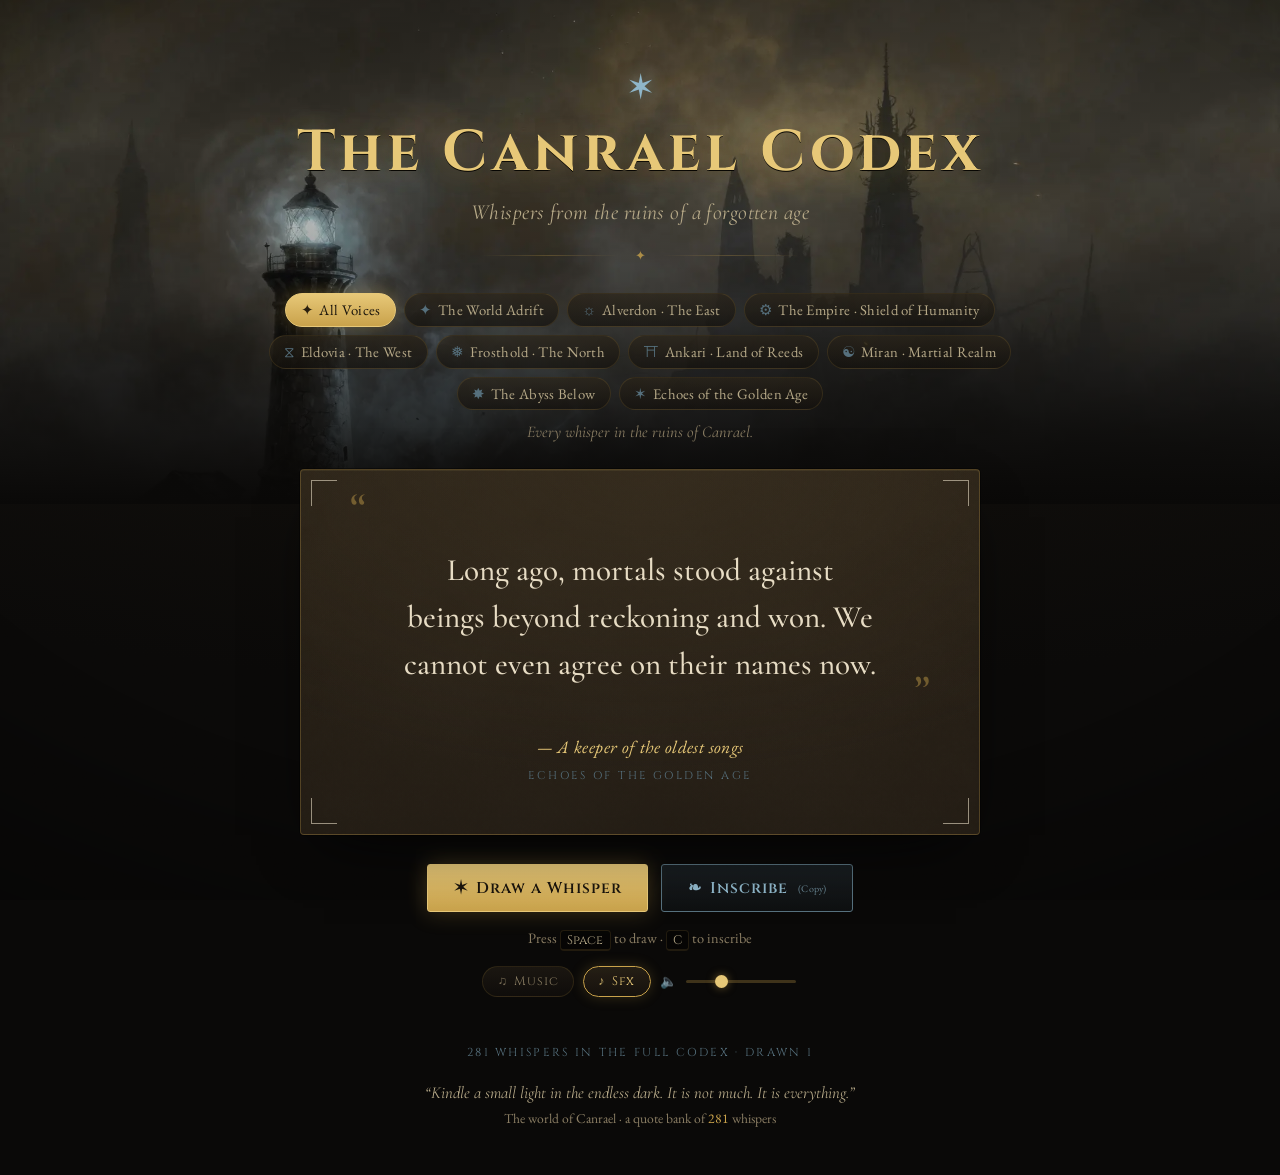
==== projects/canrael-codex/index.html @ fa02ab5c "Projects: add The Canrael Codex (live demo, 281 quotes / 8 regions) below Fightmap Generator, above " ====
<!DOCTYPE html>
<html lang="en">
<head>
  <meta charset="UTF-8" />
  <meta name="viewport" content="width=device-width, initial-scale=1.0" />
  <title>The Canrael Codex — A Quote Generator</title>
  <meta name="description" content="Whispers from the ruins of Canrael — a grimdark world where the gods have turned their gaze away. Draw a quote from the codex." />

  <!-- Open Graph -->
  <meta property="og:title" content="The Canrael Codex — A Quote Generator" />
  <meta property="og:description" content="In a world where the gods have turned their gaze away, we are but whispers in the ruins of a forgotten age." />
  <meta property="og:type" content="website" />

  <link rel="icon" href="data:image/svg+xml,%3Csvg xmlns='http://www.w3.org/2000/svg' viewBox='0 0 32 32'%3E%3Crect width='32' height='32' fill='%230a0908'/%3E%3Ctext x='16' y='23' font-size='20' text-anchor='middle' fill='%238fb6c9'%3E%E2%9C%B6%3C/text%3E%3C/svg%3E" />

  <link rel="preconnect" href="https://fonts.googleapis.com" />
  <link rel="preconnect" href="https://fonts.gstatic.com" crossorigin />
  <link href="https://fonts.googleapis.com/css2?family=Cinzel:wght@500;600;700&family=Cormorant+Garamond:ital,wght@0,400;0,500;0,600;1,400;1,500&family=EB+Garamond:ital@0;1&display=swap" rel="stylesheet" />

  <link rel="stylesheet" href="styles.css" />
</head>
<body>
  <div class="hero-banner" aria-hidden="true"></div>
  <div class="vignette" aria-hidden="true"></div>
  <div class="embers" id="embers" aria-hidden="true"></div>

  <main class="codex">
    <header class="masthead">
      <div class="sigil-mark" aria-hidden="true">✶</div>
      <h1 class="title">The Canrael Codex</h1>
      <p class="subtitle">Whispers from the ruins of a forgotten age</p>
      <div class="rule" aria-hidden="true"><span>✦</span></div>
    </header>

    <!-- Region filter -->
    <nav class="regions" id="regions" aria-label="Filter quotes by region of Canrael"></nav>
    <p class="region-blurb" id="regionBlurb"></p>

    <!-- The quote card -->
    <section class="quote-stage" aria-live="polite">
      <figure class="quote-card" id="quoteCard">
        <div class="corner tl" aria-hidden="true"></div>
        <div class="corner tr" aria-hidden="true"></div>
        <div class="corner bl" aria-hidden="true"></div>
        <div class="corner br" aria-hidden="true"></div>

        <span class="quote-mark open" aria-hidden="true">“</span>
        <blockquote class="quote-text" id="quoteText">The codex awaits. Draw, and let a voice from Canrael speak.</blockquote>
        <span class="quote-mark close" aria-hidden="true">”</span>

        <figcaption class="quote-attr" id="quoteAttr">— The Canrael Codex</figcaption>
        <div class="quote-region-tag" id="quoteRegionTag"></div>
      </figure>
    </section>

    <!-- Controls -->
    <div class="controls">
      <button class="btn btn-primary" id="drawBtn" type="button">
        <span class="btn-glyph" aria-hidden="true">✶</span>
        <span class="btn-label">Draw a Whisper</span>
      </button>
      <button class="btn btn-ghost" id="copyBtn" type="button" title="Copy this quote to your clipboard">
        <span class="btn-glyph" aria-hidden="true">❧</span>
        <span class="btn-label" id="copyLabel">Inscribe</span>
        <span class="btn-copy-note" aria-hidden="true">(Copy)</span>
      </button>
    </div>

    <p class="hint">Press <kbd>Space</kbd> to draw · <kbd>C</kbd> to inscribe</p>

    <div class="audio-bar" role="group" aria-label="Audio controls">
      <button id="musicToggle" class="audio-btn" type="button" aria-pressed="false">
        <span class="audio-glyph" aria-hidden="true">♫</span> Music
      </button>
      <button id="sfxToggle" class="audio-btn" type="button" aria-pressed="true">
        <span class="audio-glyph" aria-hidden="true">♪</span> Sfx
      </button>
      <span class="vol-wrap" title="Music volume">
        <span class="vol-ico" aria-hidden="true">🔈</span>
        <input id="musicVol" class="vol-slider" type="range" min="0" max="100" value="30" aria-label="Music volume" />
      </span>
    </div>

    <footer class="footer">
      <div class="counter" id="counter"></div>
      <p class="footer-line">“Kindle a small light in the endless dark. It is not much. It is everything.”</p>
      <p class="footer-sub">The world of Canrael · a quote bank of <span id="totalCount">0</span> whispers</p>
    </footer>
  </main>

  <script src="sfx.js"></script>
  <script src="music.js"></script>
  <script src="quotes.js"></script>
  <script src="script.js"></script>
</body>
</html>
---- projects/canrael-codex/styles.css ----
/* =====================================================================
   THE CANRAEL CODEX — Styles
   Aesthetic: grimdark gothic. Aged parchment, ember-gold, and the
   silver-blue "Aetherflame" of the failing lighthouses.
   ===================================================================== */

:root {
  --ink:        #e7dcc4;   /* parchment text */
  --ink-soft:   #b6a988;
  --ink-faint:  #8a7d63;
  --bg-0:       #0a0908;   /* deep void */
  --bg-1:       #14110d;
  --bg-2:       #1d1812;
  --gold:       #c9a24b;   /* ember gold */
  --gold-bright:#e7c878;
  --aether:     #8fb6c9;   /* aetherflame silver-blue */
  --aether-dim: #56707d;
  --blood:      #7c2d2d;
  --parch-0:    #221c14;
  --parch-1:    #2b2419;
  --line:       rgba(201,162,75,0.28);
  --line-soft:  rgba(201,162,75,0.14);

  --font-display: "Cinzel", serif;
  --font-quote:   "Cormorant Garamond", "EB Garamond", serif;
  --font-body:    "EB Garamond", "Cormorant Garamond", serif;
}

* { box-sizing: border-box; }

html, body { height: 100%; }

body {
  margin: 0;
  min-height: 100%;
  color: var(--ink);
  font-family: var(--font-body);
  background:
    radial-gradient(125% 85% at 50% -8%, #241d14 0%, var(--bg-1) 42%, var(--bg-0) 100%),
    var(--bg-0);
  background-attachment: fixed;
  position: relative;
  overflow-x: hidden;
  -webkit-font-smoothing: antialiased;
}

/* Subtle parchment grain over everything */
body::before {
  content: "";
  position: fixed;
  inset: 0;
  pointer-events: none;
  z-index: 0;
  opacity: 0.5;
  mix-blend-mode: overlay;
  background-image: url("data:image/svg+xml,%3Csvg xmlns='http://www.w3.org/2000/svg' width='160' height='160'%3E%3Cfilter id='n'%3E%3CfeTurbulence type='fractalNoise' baseFrequency='0.9' numOctaves='2' stitchTiles='stitch'/%3E%3C/filter%3E%3Crect width='100%25' height='100%25' filter='url(%23n)' opacity='0.35'/%3E%3C/svg%3E");
}

.vignette {
  position: fixed;
  inset: 0;
  pointer-events: none;
  z-index: 1;
  background: radial-gradient(110% 90% at 50% 40%, transparent 55%, rgba(0,0,0,0.55) 100%);
}

/* The lighthouse banner behind the masthead — fades into the page */
.hero-banner {
  position: absolute;
  top: 0; left: 0;
  width: 100%;
  height: 56vh;
  min-height: 380px;
  max-height: 620px;
  z-index: 0;
  pointer-events: none;
  background: url("assets/hero.webp") center 22% / cover no-repeat;
  transition: opacity 0.45s ease;
}
.hero-banner.swapping { opacity: 0; }
.hero-banner::after {
  content: "";
  position: absolute;
  inset: 0;
  background:
    linear-gradient(180deg,
      rgba(10,9,8,0.40) 0%,
      rgba(10,9,8,0.12) 26%,
      rgba(10,9,8,0.45) 62%,
      rgba(10,9,8,0.86) 88%,
      var(--bg-0) 100%);
}

/* Floating embers */
.embers { position: fixed; inset: 0; pointer-events: none; z-index: 1; overflow: hidden; }
.ember {
  position: absolute;
  bottom: -10px;
  width: 3px; height: 3px;
  border-radius: 50%;
  background: var(--gold-bright);
  box-shadow: 0 0 6px 1px rgba(231,200,120,0.7);
  opacity: 0;
  animation: rise linear infinite;
}
@keyframes rise {
  0%   { transform: translateY(0) translateX(0); opacity: 0; }
  10%  { opacity: 0.9; }
  90%  { opacity: 0.5; }
  100% { transform: translateY(-105vh) translateX(var(--drift, 20px)); opacity: 0; }
}

/* ----------------------------- Layout ----------------------------- */
.codex {
  position: relative;
  z-index: 2;
  max-width: 880px;
  margin: 0 auto;
  padding: clamp(2rem, 5vw, 4rem) clamp(1rem, 4vw, 2rem) 3rem;
  text-align: center;
}

/* ----------------------------- Masthead ----------------------------- */
.masthead { margin-bottom: 1.8rem; }
.sigil-mark {
  font-size: 2.2rem;
  color: var(--aether);
  text-shadow: 0 0 18px rgba(143,182,201,0.55);
  margin-bottom: 0.3rem;
  animation: flicker 5s ease-in-out infinite;
}
@keyframes flicker {
  0%, 100% { opacity: 0.85; text-shadow: 0 0 14px rgba(143,182,201,0.45); }
  50%      { opacity: 1;    text-shadow: 0 0 26px rgba(143,182,201,0.8); }
}
.title {
  font-family: var(--font-display);
  font-weight: 700;
  font-size: clamp(2.1rem, 6.5vw, 3.6rem);
  letter-spacing: 0.08em;
  margin: 0;
  color: var(--gold-bright);
  text-shadow: 0 2px 24px rgba(201,162,75,0.25), 0 1px 0 #000;
}
.subtitle {
  font-family: var(--font-quote);
  font-style: italic;
  font-size: clamp(1rem, 2.6vw, 1.35rem);
  color: var(--ink-soft);
  margin: 0.5rem 0 0;
  letter-spacing: 0.02em;
}
.rule {
  display: flex; align-items: center; justify-content: center;
  gap: 1rem; margin: 1.4rem auto 0; max-width: 320px;
  color: var(--gold);
}
.rule::before, .rule::after {
  content: ""; height: 1px; flex: 1;
  background: linear-gradient(90deg, transparent, var(--line), transparent);
}
.rule span { font-size: 0.8rem; opacity: 0.8; }

/* ----------------------------- Region filter ----------------------------- */
.regions {
  display: flex; flex-wrap: wrap; justify-content: center;
  gap: 0.5rem; margin: 0 auto 0.75rem; max-width: 760px;
}
.region-chip {
  font-family: var(--font-body);
  font-size: 0.92rem;
  letter-spacing: 0.02em;
  color: var(--ink-soft);
  background: linear-gradient(180deg, rgba(43,36,25,0.7), rgba(20,17,13,0.7));
  border: 1px solid var(--line-soft);
  border-radius: 999px;
  padding: 0.4rem 0.9rem;
  cursor: pointer;
  transition: all 0.22s ease;
  white-space: nowrap;
}
.region-chip .chip-sigil { color: var(--aether-dim); margin-right: 0.35rem; transition: color 0.22s; }
.region-chip:hover {
  color: var(--ink);
  border-color: var(--line);
  transform: translateY(-1px);
}
.region-chip[aria-pressed="true"] {
  color: #1a140c;
  background: linear-gradient(180deg, var(--gold-bright), var(--gold));
  border-color: var(--gold-bright);
  box-shadow: 0 0 18px rgba(201,162,75,0.35);
}
.region-chip[aria-pressed="true"] .chip-sigil { color: #2a1f0e; }

.region-blurb {
  font-family: var(--font-quote);
  font-style: italic;
  color: var(--ink-faint);
  min-height: 1.4em;
  margin: 0 auto 1.5rem;
  max-width: 620px;
  font-size: 1.02rem;
  transition: opacity 0.3s;
}

/* ----------------------------- Quote card ----------------------------- */
.quote-stage { perspective: 1200px; }
.quote-card {
  position: relative;
  margin: 0 auto;
  max-width: 680px;
  padding: clamp(2rem, 5vw, 3.2rem) clamp(1.5rem, 5vw, 3rem);
  background:
    radial-gradient(120% 120% at 50% 0%, rgba(60,49,32,0.45), transparent 70%),
    linear-gradient(180deg, rgba(43,36,25,0.86), rgba(34,28,20,0.90)),
    url("assets/parchment.webp") center / cover;
  border: 1px solid var(--line);
  border-radius: 4px;
  box-shadow:
    0 1px 0 rgba(231,200,120,0.08) inset,
    0 0 0 1px rgba(0,0,0,0.4),
    0 24px 60px -24px rgba(0,0,0,0.9);
  transition: transform 0.5s cubic-bezier(.2,.7,.2,1), opacity 0.45s ease;
}
.quote-card.is-drawing { opacity: 0; transform: translateY(14px) rotateX(6deg); }

/* corner flourishes */
.corner {
  position: absolute; width: 26px; height: 26px;
  border-color: var(--gold); opacity: 0.6;
}
.corner.tl { top: 10px; left: 10px; border-top: 1px solid; border-left: 1px solid; }
.corner.tr { top: 10px; right: 10px; border-top: 1px solid; border-right: 1px solid; }
.corner.bl { bottom: 10px; left: 10px; border-bottom: 1px solid; border-left: 1px solid; }
.corner.br { bottom: 10px; right: 10px; border-bottom: 1px solid; border-right: 1px solid; }

.quote-mark {
  font-family: var(--font-display);
  font-size: 3.4rem;
  line-height: 0;
  color: var(--gold);
  opacity: 0.45;
  display: block;
}
.quote-mark.open  { text-align: left; height: 1.2rem; }
.quote-mark.close { text-align: right; height: 0.6rem; margin-top: 1rem; }

.quote-text {
  font-family: var(--font-quote);
  font-weight: 500;
  font-size: clamp(1.3rem, 3.6vw, 1.95rem);
  line-height: 1.5;
  color: var(--ink);
  margin: 0.4rem 0;
  text-wrap: balance;
}

.quote-attr {
  font-family: var(--font-body);
  font-style: italic;
  font-size: clamp(0.95rem, 2.2vw, 1.1rem);
  color: var(--gold-bright);
  margin-top: 1.4rem;
  letter-spacing: 0.02em;
}
.quote-region-tag {
  font-family: var(--font-display);
  font-size: 0.7rem;
  letter-spacing: 0.22em;
  text-transform: uppercase;
  color: var(--aether-dim);
  margin-top: 0.6rem;
}

/* ----------------------------- Controls ----------------------------- */
.controls {
  display: flex; flex-wrap: wrap; gap: 0.8rem;
  justify-content: center; margin: 1.8rem 0 0.5rem;
}
.btn {
  font-family: var(--font-display);
  font-weight: 600;
  font-size: 0.98rem;
  letter-spacing: 0.06em;
  display: inline-flex; align-items: center; gap: 0.55rem;
  padding: 0.8rem 1.6rem;
  border-radius: 3px;
  cursor: pointer;
  transition: all 0.2s ease;
  border: 1px solid transparent;
}
.btn-glyph { font-size: 1.05em; line-height: 1; }
.btn-primary {
  color: #1a140c;
  background: linear-gradient(180deg, var(--gold-bright), var(--gold));
  border-color: var(--gold-bright);
  box-shadow: 0 0 22px rgba(201,162,75,0.3), 0 8px 18px -8px rgba(0,0,0,0.8);
}
.btn-primary:hover { transform: translateY(-2px); box-shadow: 0 0 34px rgba(231,200,120,0.5), 0 10px 22px -8px rgba(0,0,0,0.9); }
.btn-primary:active { transform: translateY(0); }
.btn-ghost {
  color: var(--aether);
  background: linear-gradient(180deg, rgba(40,52,58,0.5), rgba(18,22,25,0.5));
  border-color: var(--aether-dim);
}
.btn-ghost:hover { color: #cfe5ef; border-color: var(--aether); box-shadow: 0 0 20px rgba(143,182,201,0.25); transform: translateY(-2px); }
.btn-ghost.copied { color: var(--gold-bright); border-color: var(--gold); }
.btn-copy-note {
  font-family: var(--font-body);
  font-size: 0.64em;
  letter-spacing: 0.02em;
  opacity: 0.65;
  margin-left: 0.1rem;
  font-weight: 400;
}
.btn-ghost.copied .btn-copy-note { display: none; }

.hint {
  font-family: var(--font-body);
  color: var(--ink-faint);
  font-size: 0.9rem;
  margin: 1rem 0 0;
}
kbd {
  font-family: var(--font-display);
  font-size: 0.78rem;
  background: rgba(0,0,0,0.4);
  border: 1px solid var(--line-soft);
  border-bottom-width: 2px;
  border-radius: 4px;
  padding: 0.05rem 0.4rem;
  color: var(--ink-soft);
}
/* ---- Audio control bar (Music / Sfx / volume) ---- */
.audio-bar {
  display: flex;
  align-items: center;
  justify-content: center;
  flex-wrap: wrap;
  gap: 0.55rem;
  margin: 1.1rem auto 0;
}
.audio-btn {
  font-family: var(--font-display);
  font-size: 0.78rem;
  letter-spacing: 0.07em;
  color: var(--ink-faint);
  background: linear-gradient(180deg, rgba(43,36,25,0.5), rgba(20,17,13,0.5));
  border: 1px solid var(--line-soft);
  border-radius: 999px;
  padding: 0.36rem 0.9rem;
  cursor: pointer;
  display: inline-flex;
  align-items: center;
  gap: 0.4rem;
  transition: all 0.2s ease;
}
.audio-btn .audio-glyph { opacity: 0.85; }
.audio-btn:hover { color: var(--ink-soft); border-color: var(--line); transform: translateY(-1px); }
.audio-btn[aria-pressed="true"] {
  color: var(--gold-bright);
  border-color: var(--gold);
  background: linear-gradient(180deg, rgba(60,49,32,0.55), rgba(30,24,16,0.6));
  box-shadow: 0 0 14px rgba(201,162,75,0.22);
}

.vol-wrap { display: inline-flex; align-items: center; gap: 0.45rem; color: var(--ink-faint); }
.vol-ico { font-size: 0.85rem; opacity: 0.7; }

.vol-slider {
  -webkit-appearance: none;
  appearance: none;
  width: 110px;
  height: 3px;
  border-radius: 2px;
  background: var(--line);
  outline: none;
  cursor: pointer;
}
.vol-slider::-webkit-slider-thumb {
  -webkit-appearance: none;
  appearance: none;
  width: 13px; height: 13px;
  border-radius: 50%;
  background: var(--gold-bright);
  border: none;
  box-shadow: 0 0 8px rgba(201,162,75,0.5);
  cursor: pointer;
}
.vol-slider::-moz-range-thumb {
  width: 13px; height: 13px;
  border-radius: 50%;
  background: var(--gold-bright);
  border: none;
  box-shadow: 0 0 8px rgba(201,162,75,0.5);
  cursor: pointer;
}
.vol-slider::-moz-range-track { height: 3px; background: var(--line); border-radius: 2px; }

/* ----------------------------- Footer ----------------------------- */
.footer { margin-top: 3rem; color: var(--ink-faint); }
.counter {
  font-family: var(--font-display);
  font-size: 0.72rem;
  letter-spacing: 0.2em;
  text-transform: uppercase;
  color: var(--aether-dim);
  margin-bottom: 1.4rem;
}
.footer-line {
  font-family: var(--font-quote);
  font-style: italic;
  font-size: 1.05rem;
  color: var(--ink-soft);
  max-width: 460px;
  margin: 0 auto 0.4rem;
}
.footer-sub { font-size: 0.85rem; margin: 0; }
.footer-sub span { color: var(--gold); }

/* ----------------------------- Motion-safety ----------------------------- */
@media (prefers-reduced-motion: reduce) {
  .ember, .sigil-mark { animation: none; }
  .quote-card { transition: opacity 0.2s ease; }
  .quote-card.is-drawing { transform: none; }
}
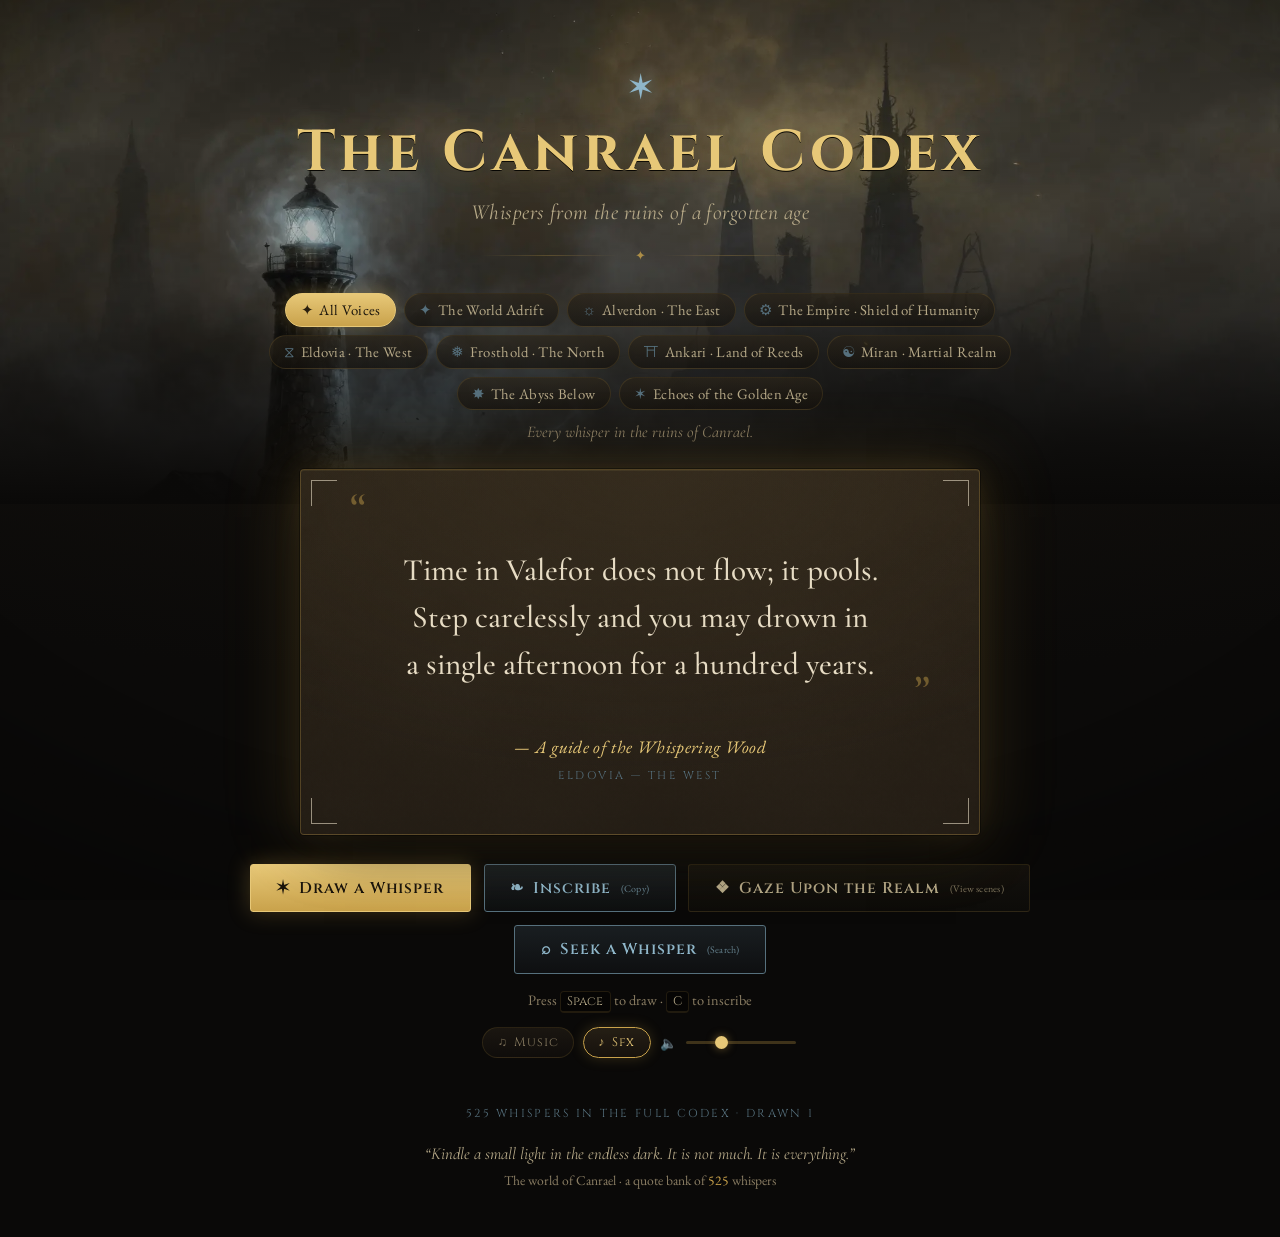
==== commit 2c908296: "Canrael Codex: major upgrade — realm scene viewer (81 concept-art scenes), 525 quotes, new screensho" ====
--- a/projects/canrael-codex/index.html
+++ b/projects/canrael-codex/index.html
@@ -64,6 +64,16 @@
         <span class="btn-label" id="copyLabel">Inscribe</span>
         <span class="btn-copy-note" aria-hidden="true">(Copy)</span>
       </button>
+      <button class="btn btn-ghost btn-realm" id="gazeBtn" type="button" title="View scenery from the selected region">
+        <span class="btn-glyph" aria-hidden="true">❖</span>
+        <span class="btn-label">Gaze Upon the Realm</span>
+        <span class="btn-copy-note" aria-hidden="true">(View scenes)</span>
+      </button>
+      <button class="btn btn-ghost" id="seekBtn" type="button" title="Search the codex directly">
+        <span class="btn-glyph" aria-hidden="true">⌕</span>
+        <span class="btn-label">Seek a Whisper</span>
+        <span class="btn-copy-note" aria-hidden="true">(Search)</span>
+      </button>
     </div>
 
     <p class="hint">Press <kbd>Space</kbd> to draw · <kbd>C</kbd> to inscribe</p>
@@ -88,6 +98,52 @@
     </footer>
   </main>
 
+  <!-- Realm scene viewer -->
+  <div class="lightbox" id="lightbox" aria-hidden="true" role="dialog" aria-modal="true" aria-label="Realm scenes">
+    <button class="lb-close" id="lbClose" type="button" aria-label="Close scenes">✕</button>
+    <button class="lb-nav lb-prev" id="lbPrev" type="button" aria-label="Previous scene">‹</button>
+    <figure class="lb-stage">
+      <img class="lb-img" id="lbImg" alt="A scene from the realm" />
+    </figure>
+    <button class="lb-nav lb-next" id="lbNext" type="button" aria-label="Next scene">›</button>
+    <div class="lb-bar">
+      <span class="lb-title" id="lbTitle"></span>
+      <span class="lb-count" id="lbCount"></span>
+    </div>
+  </div>
+
+  <!-- Seek: direct search through the codex -->
+  <div class="seek" id="seek" aria-hidden="true" role="dialog" aria-modal="true" aria-label="Seek a whisper">
+    <button class="seek-close" id="seekClose" type="button" aria-label="Close seek">✕</button>
+
+    <!-- Warning gate -->
+    <div class="seek-panel seek-warn" id="seekWarn">
+      <div class="seek-warn-sigil" aria-hidden="true">⌕</div>
+      <h2 class="seek-warn-title">A word before you Seek</h2>
+      <p class="seek-warn-text">This will defeat the point of a randomized quote bank — however, it will grant you access to directly searching through the quotes.</p>
+      <div class="seek-warn-actions">
+        <button class="btn btn-primary" id="seekProceed" type="button">
+          <span class="btn-glyph" aria-hidden="true">⌕</span>
+          <span class="btn-label">Seek anyway</span>
+        </button>
+        <button class="btn btn-ghost" id="seekCancel" type="button">
+          <span class="btn-glyph" aria-hidden="true">✶</span>
+          <span class="btn-label">Let fate decide</span>
+        </button>
+      </div>
+    </div>
+
+    <!-- Search interface -->
+    <div class="seek-panel seek-search" id="seekSearch" hidden>
+      <div class="seek-bar">
+        <span class="seek-ico" aria-hidden="true">⌕</span>
+        <input id="seekInput" class="seek-input" type="text" placeholder="Search by word, theme, or voice…" autocomplete="off" spellcheck="false" aria-label="Search the codex" />
+      </div>
+      <div class="seek-meta" id="seekMeta"></div>
+      <div class="seek-results" id="seekResults" role="listbox" aria-label="Search results"></div>
+    </div>
+  </div>
+
   <script src="sfx.js"></script>
   <script src="music.js"></script>
   <script src="quotes.js"></script>
--- a/projects/canrael-codex/styles.css
+++ b/projects/canrael-codex/styles.css
@@ -64,6 +64,19 @@
   background: radial-gradient(110% 90% at 50% 40%, transparent 55%, rgba(0,0,0,0.55) 100%);
 }
 
+/* Per-region glow — the dark void stays dark; the region's colour instead
+   emanates softly from the quote card itself (see .quote-card). */
+body[data-region="all"],
+body[data-region="world"]       { --region-glow: rgba(201,162,75,0.20); }  /* ember gold */
+body[data-region="alverdon"]    { --region-glow: rgba(206,142,62,0.22); }  /* desert bronze */
+body[data-region="empire"]      { --region-glow: rgba(214,96,44,0.22); }   /* rust ember */
+body[data-region="eldovia"]     { --region-glow: rgba(72,176,134,0.24); }  /* forest teal */
+body[data-region="frosthold"]   { --region-glow: rgba(96,156,214,0.24); }  /* glacial blue */
+body[data-region="ankari"]      { --region-glow: rgba(206,74,94,0.22); }   /* crimson */
+body[data-region="miran"]       { --region-glow: rgba(82,182,124,0.22); }  /* jade */
+body[data-region="abyss"]       { --region-glow: rgba(120,150,224,0.26); } /* aetherflame */
+body[data-region="convergence"] { --region-glow: rgba(214,172,92,0.22); }  /* antique gold */
+
 /* The lighthouse banner behind the masthead — fades into the page */
 .hero-banner {
   position: absolute;
@@ -220,8 +233,10 @@
   box-shadow:
     0 1px 0 rgba(231,200,120,0.08) inset,
     0 0 0 1px rgba(0,0,0,0.4),
-    0 24px 60px -24px rgba(0,0,0,0.9);
-  transition: transform 0.5s cubic-bezier(.2,.7,.2,1), opacity 0.45s ease;
+    0 24px 60px -24px rgba(0,0,0,0.9),
+    0 0 30px -6px var(--region-glow, rgba(201,162,75,0.20)),
+    0 0 78px 2px var(--region-glow, rgba(201,162,75,0.20));
+  transition: transform 0.5s cubic-bezier(.2,.7,.2,1), opacity 0.45s ease, box-shadow 0.65s ease;
 }
 .quote-card.is-drawing { opacity: 0; transform: translateY(14px) rotateX(6deg); }
 
@@ -316,11 +331,294 @@
 }
 .btn-ghost.copied .btn-copy-note { display: none; }
 
+/* "Gaze Upon the Realm" — tinted by the active region's glow */
+.btn-realm {
+  color: var(--ink-soft);
+  border-color: color-mix(in srgb, var(--region-glow, rgba(201,162,75,0.4)) 70%, transparent);
+  background: linear-gradient(180deg, rgba(30,26,18,0.55), rgba(16,14,11,0.55));
+}
+.btn-realm:hover {
+  color: var(--ink);
+  border-color: var(--region-glow, rgba(201,162,75,0.6));
+  box-shadow: 0 0 22px -4px var(--region-glow, rgba(201,162,75,0.4));
+  transform: translateY(-2px);
+}
+
 .hint {
   font-family: var(--font-body);
   color: var(--ink-faint);
   font-size: 0.9rem;
   margin: 1rem 0 0;
+}
+
+/* ----------------------------- Lightbox (realm scenes) ----------------------------- */
+.lightbox {
+  position: fixed;
+  inset: 0;
+  z-index: 50;
+  display: flex;
+  align-items: center;
+  justify-content: center;
+  padding: clamp(1rem, 4vw, 3rem);
+  background: rgba(6,5,4,0.92);
+  backdrop-filter: blur(6px);
+  -webkit-backdrop-filter: blur(6px);
+  opacity: 0;
+  visibility: hidden;
+  transition: opacity 0.35s ease, visibility 0.35s ease;
+}
+.lightbox.open { opacity: 1; visibility: visible; }
+
+.lb-stage {
+  margin: 0;
+  max-width: min(1100px, 92vw);
+  max-height: 78vh;
+  display: flex;
+  align-items: center;
+  justify-content: center;
+}
+.lb-img {
+  max-width: 100%;
+  max-height: 78vh;
+  width: auto;
+  height: auto;
+  border: 1px solid var(--line);
+  border-radius: 4px;
+  box-shadow:
+    0 0 0 1px rgba(0,0,0,0.6),
+    0 30px 80px -20px rgba(0,0,0,0.95),
+    0 0 60px -10px var(--region-glow, rgba(201,162,75,0.3));
+  background: var(--bg-1);
+  transition: opacity 0.25s ease;
+}
+.lb-img.swapping { opacity: 0; }
+
+.lb-close {
+  position: absolute;
+  top: clamp(0.8rem, 2vw, 1.4rem);
+  right: clamp(0.8rem, 2vw, 1.4rem);
+  width: 42px; height: 42px;
+  font-size: 1.1rem;
+  color: var(--ink-soft);
+  background: rgba(20,17,13,0.7);
+  border: 1px solid var(--line-soft);
+  border-radius: 50%;
+  cursor: pointer;
+  transition: all 0.2s ease;
+}
+.lb-close:hover { color: var(--gold-bright); border-color: var(--gold); transform: rotate(90deg); }
+
+.lb-nav {
+  position: absolute;
+  top: 50%;
+  transform: translateY(-50%);
+  width: 52px; height: 52px;
+  font-family: var(--font-display);
+  font-size: 2rem;
+  line-height: 0.9;
+  color: var(--ink-soft);
+  background: rgba(20,17,13,0.55);
+  border: 1px solid var(--line-soft);
+  border-radius: 50%;
+  cursor: pointer;
+  transition: all 0.2s ease;
+}
+.lb-nav:hover { color: var(--gold-bright); border-color: var(--gold); background: rgba(30,24,16,0.8); }
+.lb-prev { left: clamp(0.5rem, 2.5vw, 2rem); }
+.lb-next { right: clamp(0.5rem, 2.5vw, 2rem); }
+
+.lb-bar {
+  position: absolute;
+  bottom: clamp(1rem, 3vw, 2rem);
+  left: 0; right: 0;
+  display: flex;
+  flex-direction: column;
+  align-items: center;
+  gap: 0.25rem;
+  pointer-events: none;
+}
+.lb-title {
+  font-family: var(--font-display);
+  font-size: 0.8rem;
+  letter-spacing: 0.22em;
+  text-transform: uppercase;
+  color: var(--gold-bright);
+  text-shadow: 0 1px 8px rgba(0,0,0,0.9);
+}
+.lb-count {
+  font-family: var(--font-body);
+  font-size: 0.82rem;
+  color: var(--ink-faint);
+  letter-spacing: 0.08em;
+}
+
+@media (max-width: 560px) {
+  .lb-nav { width: 42px; height: 42px; font-size: 1.6rem; }
+}
+@media (prefers-reduced-motion: reduce) {
+  .lb-close:hover { transform: none; }
+  .lightbox, .lb-img { transition: opacity 0.2s ease; }
+}
+
+/* ----------------------------- Seek (direct search) ----------------------------- */
+.seek {
+  position: fixed;
+  inset: 0;
+  z-index: 60;
+  display: flex;
+  align-items: center;
+  justify-content: center;
+  padding: clamp(1rem, 4vw, 3rem);
+  background: rgba(6,5,4,0.94);
+  backdrop-filter: blur(7px);
+  -webkit-backdrop-filter: blur(7px);
+  opacity: 0;
+  visibility: hidden;
+  transition: opacity 0.35s ease, visibility 0.35s ease;
+}
+.seek.open { opacity: 1; visibility: visible; }
+
+.seek-close {
+  position: absolute;
+  top: clamp(0.8rem, 2vw, 1.4rem);
+  right: clamp(0.8rem, 2vw, 1.4rem);
+  width: 42px; height: 42px;
+  font-size: 1.1rem;
+  color: var(--ink-soft);
+  background: rgba(20,17,13,0.7);
+  border: 1px solid var(--line-soft);
+  border-radius: 50%;
+  cursor: pointer;
+  transition: all 0.2s ease;
+}
+.seek-close:hover { color: var(--gold-bright); border-color: var(--gold); transform: rotate(90deg); }
+
+.seek-panel {
+  width: min(680px, 94vw);
+  display: flex;
+  flex-direction: column;
+}
+.seek-panel[hidden] { display: none; }
+
+/* Warning gate */
+.seek-warn { text-align: center; align-items: center; gap: 0.4rem; }
+.seek-warn-sigil {
+  font-size: 2.6rem;
+  color: var(--region-glow, var(--gold));
+  text-shadow: 0 0 26px var(--region-glow, rgba(201,162,75,0.5));
+  margin-bottom: 0.3rem;
+}
+.seek-warn-title {
+  font-family: var(--font-display);
+  font-weight: 600;
+  font-size: 1.5rem;
+  letter-spacing: 0.04em;
+  color: var(--ink);
+  margin: 0;
+}
+.seek-warn-text {
+  font-family: var(--font-body);
+  font-size: 1.02rem;
+  line-height: 1.6;
+  color: var(--ink-soft);
+  max-width: 46ch;
+  margin: 0.6rem auto 1.4rem;
+}
+.seek-warn-actions { display: flex; flex-wrap: wrap; gap: 0.8rem; justify-content: center; }
+
+/* Search interface */
+.seek-search { gap: 0.7rem; max-height: 82vh; }
+.seek-bar {
+  display: flex; align-items: center; gap: 0.6rem;
+  padding: 0.7rem 1rem;
+  background: linear-gradient(180deg, rgba(30,34,38,0.7), rgba(14,16,18,0.7));
+  border: 1px solid var(--aether-dim);
+  border-radius: 4px;
+  box-shadow: 0 0 26px -10px var(--region-glow, rgba(143,182,201,0.35));
+}
+.seek-ico { font-size: 1.25rem; color: var(--aether); flex: none; }
+.seek-input {
+  flex: 1;
+  background: transparent;
+  border: none;
+  outline: none;
+  color: var(--ink);
+  font-family: var(--font-body);
+  font-size: 1.08rem;
+  letter-spacing: 0.01em;
+}
+.seek-input::placeholder { color: var(--ink-faint); font-style: italic; }
+
+.seek-meta {
+  font-family: var(--font-display);
+  font-size: 0.74rem;
+  letter-spacing: 0.18em;
+  text-transform: uppercase;
+  color: var(--ink-faint);
+  padding-left: 0.2rem;
+}
+
+.seek-results {
+  overflow-y: auto;
+  display: flex;
+  flex-direction: column;
+  gap: 0.5rem;
+  padding-right: 0.3rem;
+  scrollbar-width: thin;
+  scrollbar-color: var(--aether-dim) transparent;
+}
+.seek-results::-webkit-scrollbar { width: 8px; }
+.seek-results::-webkit-scrollbar-thumb { background: var(--aether-dim); border-radius: 8px; }
+
+.seek-result {
+  text-align: left;
+  background: linear-gradient(180deg, rgba(26,24,20,0.6), rgba(14,13,11,0.6));
+  border: 1px solid var(--line);
+  border-left: 2px solid transparent;
+  border-radius: 3px;
+  padding: 0.7rem 0.95rem;
+  cursor: pointer;
+  transition: border-color 0.18s ease, background 0.18s ease, transform 0.18s ease;
+}
+.seek-result:hover, .seek-result:focus-visible {
+  outline: none;
+  border-color: var(--region-glow, var(--aether));
+  border-left-color: var(--region-glow, var(--gold));
+  background: linear-gradient(180deg, rgba(34,31,25,0.8), rgba(18,16,13,0.8));
+  transform: translateX(2px);
+}
+.seek-result-text {
+  font-family: var(--font-body);
+  font-size: 1rem;
+  line-height: 1.5;
+  color: var(--ink);
+  margin: 0 0 0.3rem;
+}
+.seek-result-meta {
+  font-family: var(--font-display);
+  font-size: 0.78rem;
+  letter-spacing: 0.04em;
+  color: var(--ink-faint);
+}
+.seek-result-meta .seek-result-cat { color: var(--gold); }
+.seek-result mark {
+  background: color-mix(in srgb, var(--region-glow, rgba(201,162,75,0.55)) 38%, transparent);
+  color: var(--ink);
+  border-radius: 2px;
+  padding: 0 1px;
+}
+.seek-empty {
+  font-family: var(--font-body);
+  font-style: italic;
+  color: var(--ink-faint);
+  text-align: center;
+  padding: 1.6rem 0;
+}
+
+@media (prefers-reduced-motion: reduce) {
+  .seek-close:hover { transform: none; }
+  .seek-result:hover { transform: none; }
+  .seek { transition: opacity 0.2s ease; }
 }
 kbd {
   font-family: var(--font-display);
